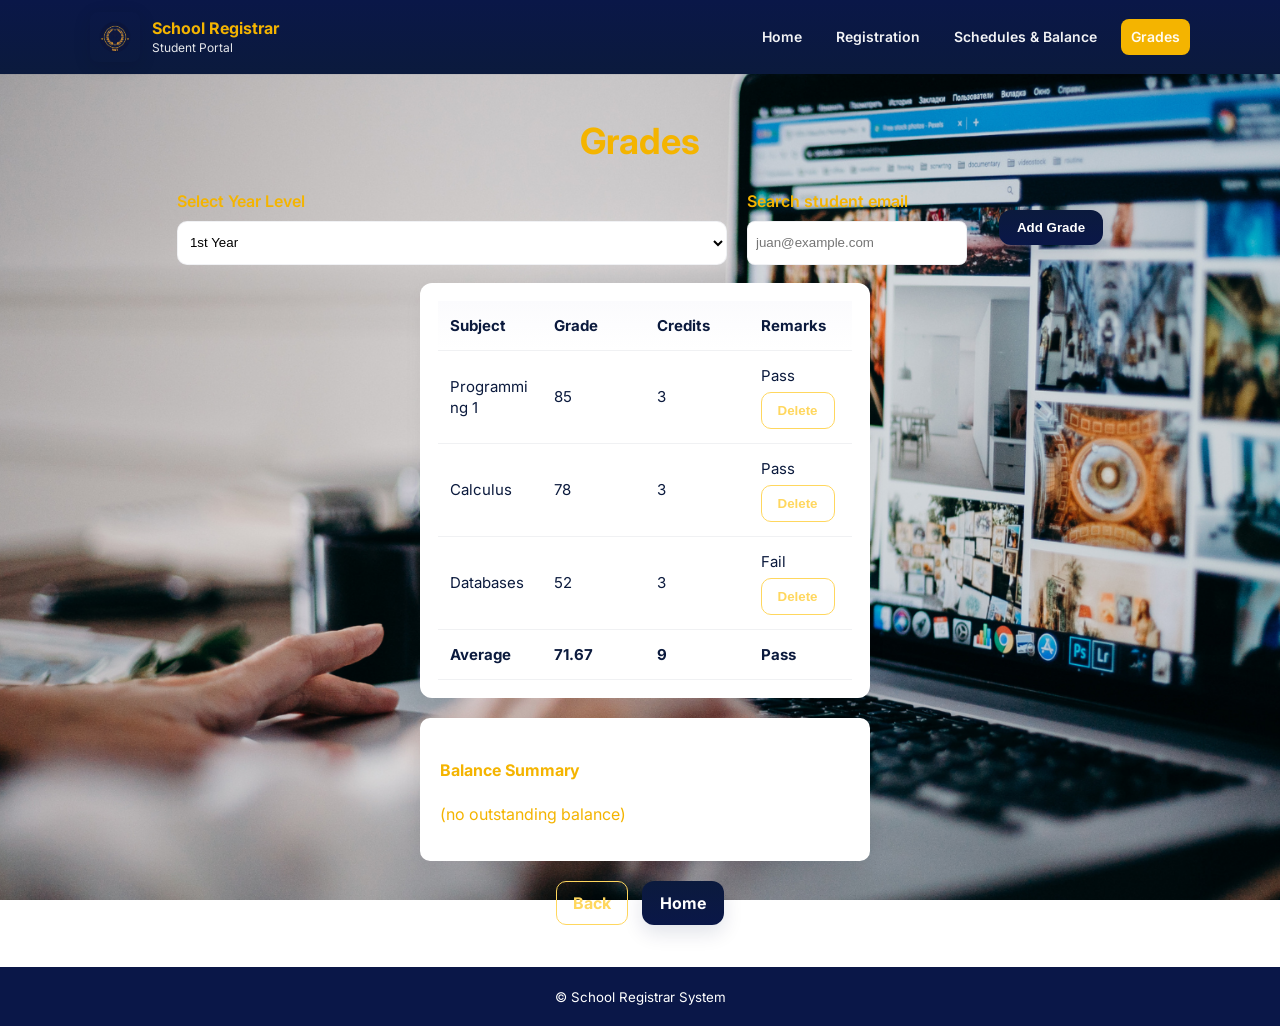
==== grades.html @ b8b0c025 "Add files via upload" ====
<!doctype html>
<html lang="en">
<head>
  <meta charset="utf-8" />
  <meta name="viewport" content="width=device-width, initial-scale=1" />
  <title>Grades — School Registrar</title>
  <link href="https://fonts.googleapis.com/css2?family=Inter:wght@300;400;600;700;800&display=swap" rel="stylesheet">
  <link rel="stylesheet" href="style.css">
</head>
<body>
  <header class="site-header small">
    <div class="container header-inner">
      <div class="brand">
        <div class="logo-mark">
          <img src="logo.png" alt="Registrar Logo">
        </div>
        <div class="brand-text">
          <div class="brand-title">School Registrar</div>
          <div class="brand-sub">Student Portal</div>
        </div>
      </div>
      <nav class="main-nav">
        <a href="index.html" class="nav-link">Home</a>
        <a href="registration.html" class="nav-link">Registration</a>
        <a href="schedule.html" class="nav-link">Schedules & Balance</a>
        <a href="grades.html" class="nav-link active">Grades</a>
      </nav>
    </div>
  </header>

  <main>
    <section class="page container">
      <h2 class="page-title">Grades</h2>

      <div class="filters">
        <label style="width:50%;">
          <span>Select Year Level</span>
          <select>
            <option>1st Year</option>
            <option>2nd Year</option>
            <option>3rd Year</option>
            <option>4th Year</option>
          </select>
        </label>
      </div>

      <div class="card table-card">
        <table class="data-table">
          <thead>
            <tr>
              <th>Subject</th>
              <th>Grade</th>
              <th>Credits</th>
              <th>Remarks</th>
            </tr>
          </thead>
          <tbody>
            <tr><td>Programming 1</td><td>85</td><td>3</td><td>Pass</td></tr>
            <tr><td>Calculus</td><td>78</td><td>3</td><td>Pass</td></tr>
            <tr><td>Databases</td><td>52</td><td>3</td><td>Fail</td></tr>
          </tbody>
        </table>
      </div>

      <div class="card balance-summary-compact">
        <h4>Balance Summary</h4>
        <p class="muted">(no outstanding balance)</p>
      </div>

      <div class="form-actions">
        <a class="btn ghost" href="schedule.html">Back</a>
        <a class="btn primary" href="index.html">Home</a>
      </div>
    </section>
  </main>

  <footer class="site-footer">
    <div class="container">
      <small>© <span id="year4"></span> School Registrar System</small>
    </div>
  </footer>

  <script src="storage.js"></script>
<script src="ui.js"></script>
<script src="register.js"></script>
<script src="sched.js"></script>
<script src="grades.js"></script>
<script src="main.js"></script>

</body>
</html>
---- style.css ----
:root{
  --navy: #0b1a3d;
  --dark-navy: #0a1748;
  --gold: #f4b400;
  --light-gold: #ffd75e;
  --white: #ffffff;
  --muted: rgba(255,255,255,0.08);
  --transition: 0.28s ease;
  --bg: #f6f7fb;
  --card: #ffffff;
  --muted-text: #6b7280;
}

body {
  background: url('bg.png') no-repeat center center fixed;
  background-size: cover;
  font-family: 'Poppins', sans-serif;
  margin: 0;
  padding: 0;
  color: #fff; 
}


*{box-sizing:border-box}
html,body{height:100%}
body{
  margin:0;
  font-family: "Inter", system-ui, -apple-system, "Segoe UI", Roboto, "Helvetica Neue", Arial;
 
  color:var(--navy);
  -webkit-font-smoothing:antialiased;
  -moz-osx-font-smoothing:grayscale;
  line-height:1.4;
  font-size:16px;
}

/* layout */
.container{
  width: 92%;
  max-width: 1100px;
  margin: 0 auto;
}

/* header */
.site-header{
  background: linear-gradient(180deg,var(--dark-navy),var(--navy));
  color:var(--white);
  padding: 18px 0;
  box-shadow: 0 1px 0 rgba(11,26,61,0.06);
}
.site-header.small{padding:12px 0}
.header-inner{
  display:flex;
  align-items:center;
  justify-content:space-between;
}
.brand{display:flex;align-items:center;gap:12px}
.logo-mark {
  width: 50px;
  height:50px;
  border-radius: 8px;

  display: flex;
  align-items: center;
  justify-content: center;
  box-shadow: 0 4px 18px rgba(2,6,23,0.12);
  overflow: hidden; 
}

.logo-mark img {
  width: 100%;
  height: 100%;
  object-fit: cover; 
}

.brand-title{
  font-weight:700;
  color:var(--gold);
}
.brand-sub{font-size:12px;opacity:.9}

/* nav */
.main-nav{display:flex;gap:14px;align-items:center}
.main-nav .nav-link{
  color:rgba(255,255,255,0.95);
  text-decoration:none;
  padding:8px 10px;border-radius:8px;transition:background var(--transition);
  font-weight:600;font-size:14px;
}
.main-nav .nav-link:hover{background:var(--gold)}
.main-nav .nav-link.active{background:var(--gold)}

/* hero */
.hero{padding:48px 0}
.hero-grid{
  display:grid;
  grid-template-columns: 1fr 380px;
  align-items:start;
  gap:28px;
}
.hero-title{
  font-size:48px;
  margin:0 0 12px;
  color:var(--gold);
  line-height:1.02;
}
.hero-sub{color:var(--muted-text); margin:0 0 28px; font-size:18px}

/* cards */
.row{display:flex;gap:18px;flex-wrap:wrap
}

.card{
  display:block;
  margin-left: 330px;
  width:100%;
  max-width:450px;
  background:var(--dark-navy);
  border-radius:12px;
  padding:20px;
  box-shadow: 0 6px 18px rgba(15,23,42,0.06);
  text-decoration:none;
  color:var(--white);
  transition:transform var(--transition), box-shadow var(--transition);
}

.card,h3{
    color: var(--gold);
}
.card:hover{transform:translateY(-6px); box-shadow: 0 12px 30px rgba(15,23,42,0.08)}
.card-icon{font-size:22px; margin-bottom:8px}
.card-title{margin:0 0 6px;font-weight:700;font-size:18px}
.card-text{margin:0;color:var(--muted-text);font-size:14px}



.card1{
  display:block;

  width:100%;
  max-width:450px;
  background:var(--dark-navy);
  border-radius:12px;
  padding:20px;
  box-shadow: 0 6px 18px rgba(15,23,42,0.06);
  text-decoration:none;
  color:var(--white);
  transition:transform var(--transition), box-shadow var(--transition);
}

.card1,h3{
    color: var(--gold);
}
.card1:hover{transform:translateY(-6px); box-shadow: 0 12px 30px rgba(15,23,42,0.08)}
.card1-icon{font-size:22px; margin-bottom:8px}
.card1-title{margin:0 0 6px;font-weight:700;font-size:18px}
.card1-text{margin:0;color:var(--muted-text);font-size:14px}


/* CTA */
.hero-cta{margin-top:20px}
.btn{
  display:inline-flex;
  align-items:center;
  gap:8px;
  padding:10px 18px;
  border-radius:12px;
  font-weight:700;
  text-decoration:none;
  transition:all var(--transition);cursor:pointer;border:0;
}
.btn.primary{
  background:linear-gradient(180deg,var(--navy),var(--dark-navy));
  color:var(--white);
  box-shadow:0 8px 20px rgba(10,23,72,0.12)
}

.btn.primary:hover{
  transform:translateY(-3px);
}
.btn.ghost{background:transparent;
  border:1px solid var(--light-gold);
  padding:10px 16px;border-radius:10px;
  color:var(--light-gold);
}

/* page layouts */
.page{padding:42px 0}
.page-title{
  font-size:36px;
  margin:0 0 24px;
  text-align:center;
  color:var(--gold);
}

/* forms */
.form-grid{max-width:820px;margin:0 auto;background:transparent;padding:12px}
.form-row{display:flex;flex-direction:column;gap:8px;margin-bottom:16px}
.form-row.wide{grid-column:1/-1}
.form-row label{font-weight:600;color:var(--gold);font-size:14px}
.form-row input, .form-row select{
  height:44px;padding:10px 12px;border-radius:10px;border:1px solid rgba(10,23,72,0.08);
  background:var(--card);font-size:15px;
}

/* filters */
.filters{display:flex;gap:20px;align-items:center;justify-content:center;margin-bottom:18px;flex-wrap:wrap}
.filters label{display:flex;flex-direction:column;gap:8px;font-weight:600;color:var(--gold)}
.filters select{min-width:170px;height:44px;padding:8px;border-radius:10px;border:1px solid rgba(10,23,72,0.06);background:var(--card)}

/* data table card */
.table-card{
    padding:18px;
    border-radius:12px;
    margin-top:12px;
    background:var(--card);
    box-shadow:0 8px 20px rgba(15,23,42,0.04);
    color:var(--dark-navy);
}
.card-head{margin:0 0 12px;font-size:18px;color:var(--dark-navy)}

.data-table {
  width: 100%;
  border-collapse: collapse;
  font-size: 15px;
  table-layout: fixed; /* ensures equal column widths */
  word-wrap: break-word;
}

.data-table thead th {
  text-align: left;
  padding: 14px 12px;
  background: linear-gradient(180deg,#fbfbfd,#ffffff);
  border-bottom: 1px solid rgba(11,26,61,0.06);
  font-weight: 700;
  color: var(--navy);
  white-space: normal; /* allow text to wrap */
}

.data-table tbody td {
  padding: 14px 12px;
  border-bottom: 1px solid rgba(11,26,61,0.06);
  color: var(--navy);
  white-space: normal; /* allow wrapping */
  word-break: break-word; /* break long words */
}


/* balance summary */
.balance-summary{margin-top:14px;padding-top:10px}
.balance-summary dl{margin:0}
.dl-row{
    display:flex;
    justify-content:space-between;
    padding:8px 0;
    border-top:1px solid rgba(11,26,61,0.03);
    align-items:center
}
.dl-row dt{font-weight:700}
.dl-row dd{margin:0}
.dl-row.total dt{font-size:18px}
.dl-row.total dd{font-weight:800}

/* small table on grades */
.balance-summary-compact{margin-top:20px;padding:20px;border-radius:10px;background:var(--card);text-align:left}

/* form actions */
.form-actions{display:flex;justify-content:center;gap:14px;margin-top:20px}

/* footer */
.site-footer{
    padding:18px 0;
    text-align:center;
    color:var(--white);
    background-color: var(--dark-navy);

}





@media (max-width: 960px){
  .hero-grid{grid-template-columns: 1fr; text-align:center}
  .hero-right{order:2}
  .hero-left{order:1}
  .main-nav{display:none}
  .hero-title{font-size:36px}
  .card{max-width:100%}
  .filters{flex-direction:column;align-items:stretch}
}
@media (max-width: 600px) {
  .data-table, .data-table thead, .data-table tbody, .data-table th, .data-table td, .data-table tr {
    display: block;
  }

  .data-table thead {
    display: none; 
  }

  .data-table tr {
    margin-bottom: 12px;
    border: 1px solid rgba(11,26,61,0.08);
    border-radius: 8px;
    background: var(--card);
    overflow: hidden;
  }

  .data-table td {
    display: flex;
    justify-content: space-between;
    padding: 10px 12px;
    border-bottom: 1px solid rgba(11,26,61,0.06);
  }

  .data-table td::before {
    content: attr(data-label);
    font-weight: 600;
    color: var(--dark-navy);
  }
}
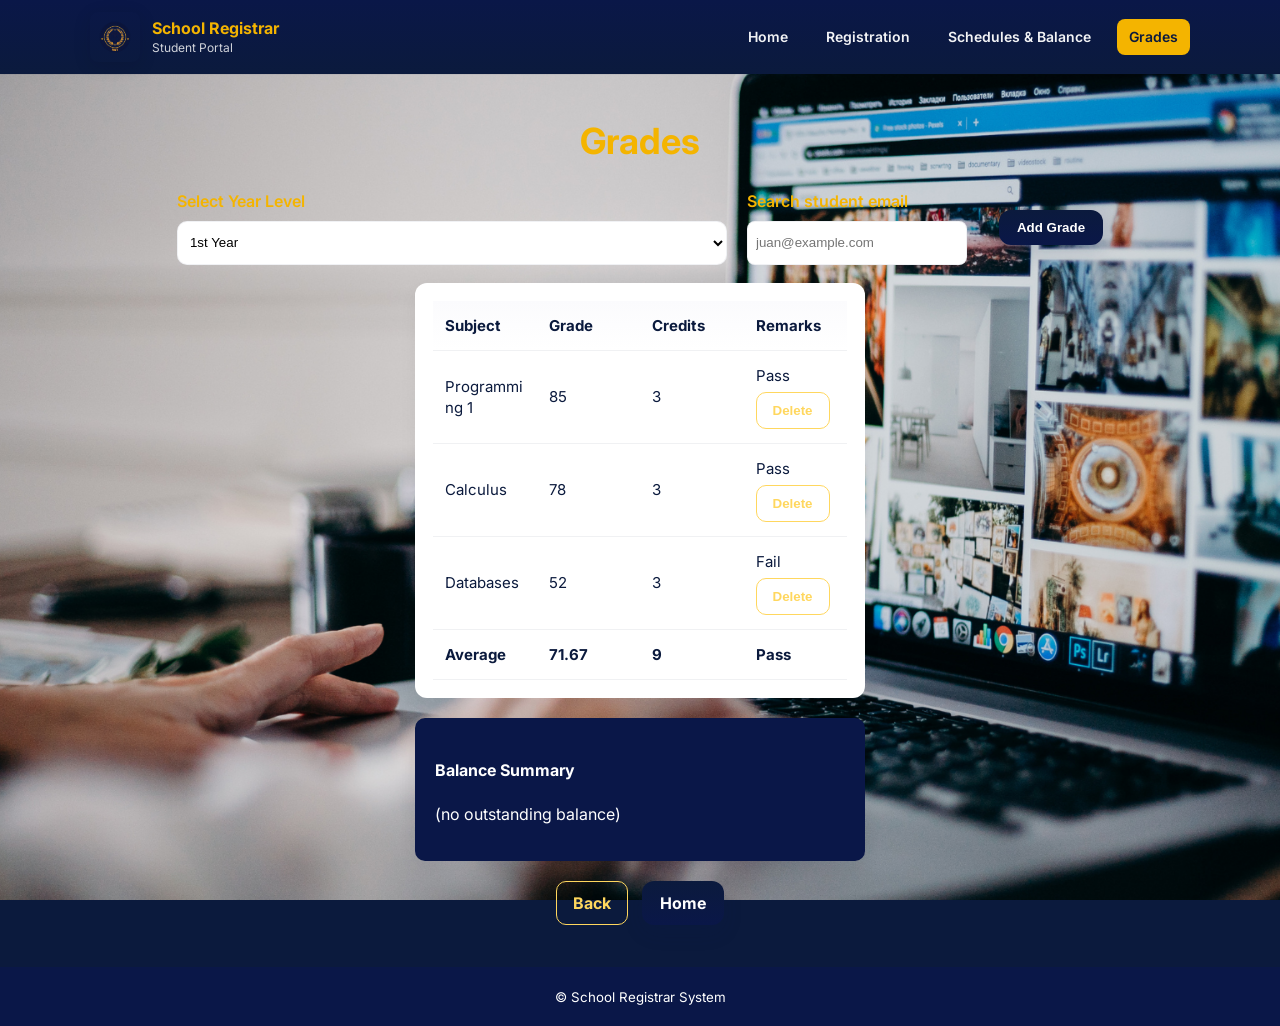
==== commit c308f328: "Update grades.html" ====
--- a/grades.html
+++ b/grades.html
@@ -6,6 +6,7 @@
   <title>Grades — School Registrar</title>
   <link href="https://fonts.googleapis.com/css2?family=Inter:wght@300;400;600;700;800&display=swap" rel="stylesheet">
   <link rel="stylesheet" href="style.css">
+  <link rel="icon" type="image/png" href="logo.png">
 </head>
 <body>
   <header class="site-header small">
@@ -19,6 +20,7 @@
           <div class="brand-sub">Student Portal</div>
         </div>
       </div>
+      <button class="menu-toggle" aria-label="Toggle Menu">☰</button>
       <nav class="main-nav">
         <a href="index.html" class="nav-link">Home</a>
         <a href="registration.html" class="nav-link">Registration</a>
@@ -44,23 +46,38 @@
         </label>
       </div>
 
-      <div class="card table-card">
-        <table class="data-table">
-          <thead>
-            <tr>
-              <th>Subject</th>
-              <th>Grade</th>
-              <th>Credits</th>
-              <th>Remarks</th>
-            </tr>
-          </thead>
-          <tbody>
-            <tr><td>Programming 1</td><td>85</td><td>3</td><td>Pass</td></tr>
-            <tr><td>Calculus</td><td>78</td><td>3</td><td>Pass</td></tr>
-            <tr><td>Databases</td><td>52</td><td>3</td><td>Fail</td></tr>
-          </tbody>
-        </table>
-      </div>
+     <div class="card table-card">
+  <table class="data-table">
+    <thead>
+      <tr>
+        <th>Subject</th>
+        <th>Grade</th>
+        <th>Credits</th>
+        <th>Remarks</th>
+      </tr>
+    </thead>
+    <tbody>
+      <tr>
+        <td data-label="Subject">Programming 1</td>
+        <td data-label="Grade">85</td>
+        <td data-label="Credits">3</td>
+        <td data-label="Remarks">Pass</td>
+      </tr>
+      <tr>
+        <td data-label="Subject">Calculus</td>
+        <td data-label="Grade">78</td>
+        <td data-label="Credits">3</td>
+        <td data-label="Remarks">Pass</td>
+      </tr>
+      <tr>
+        <td data-label="Subject">Databases</td>
+        <td data-label="Grade">52</td>
+        <td data-label="Credits">3</td>
+        <td data-label="Remarks">Fail</td>
+      </tr>
+    </tbody>
+  </table>
+</div>
 
       <div class="card balance-summary-compact">
         <h4>Balance Summary</h4>
@@ -79,7 +96,7 @@
       <small>© <span id="year4"></span> School Registrar System</small>
     </div>
   </footer>
-
+<script src="menu.js"></script>
   <script src="storage.js"></script>
 <script src="ui.js"></script>
 <script src="register.js"></script>
--- a/style.css
+++ b/style.css
@@ -9,156 +9,152 @@
   --bg: #f6f7fb;
   --card: #ffffff;
   --muted-text: #6b7280;
-}
-
-body {
-  background: url('bg.png') no-repeat center center fixed;
-  background-size: cover;
-  font-family: 'Poppins', sans-serif;
-  margin: 0;
-  padding: 0;
-  color: #fff; 
+  --max-content-width: 1100px;
 }
 
 
 *{box-sizing:border-box}
 html,body{height:100%}
+html{font-family: "Inter", system-ui, -apple-system, "Segoe UI", Roboto, "Helvetica Neue", Arial;}
 body{
   margin:0;
-  font-family: "Inter", system-ui, -apple-system, "Segoe UI", Roboto, "Helvetica Neue", Arial;
- 
   color:var(--navy);
   -webkit-font-smoothing:antialiased;
   -moz-osx-font-smoothing:grayscale;
   line-height:1.4;
   font-size:16px;
-}
-
-/* layout */
+  background-color: var(--navy);
+  background-image: url('bg.png');
+  background-repeat: no-repeat;
+  background-position: center center;
+  background-size: cover;
+ 
+}
+
+
 .container{
-  width: 92%;
-  max-width: 1100px;
-  margin: 0 auto;
-}
-
-/* header */
+  width:92%;
+  max-width:var(--max-content-width);
+  margin:0 auto;
+}
+
+
 .site-header{
   background: linear-gradient(180deg,var(--dark-navy),var(--navy));
   color:var(--white);
   padding: 18px 0;
   box-shadow: 0 1px 0 rgba(11,26,61,0.06);
+  position: relative;
+  z-index: 50;
 }
 .site-header.small{padding:12px 0}
+
 .header-inner{
   display:flex;
   align-items:center;
   justify-content:space-between;
-}
+  gap: 12px;
+}
+
 .brand{display:flex;align-items:center;gap:12px}
 .logo-mark {
   width: 50px;
   height:50px;
   border-radius: 8px;
-
-  display: flex;
-  align-items: center;
-  justify-content: center;
+  display:flex;
+  align-items:center;
+  justify-content:center;
   box-shadow: 0 4px 18px rgba(2,6,23,0.12);
-  overflow: hidden; 
-}
-
-.logo-mark img {
-  width: 100%;
-  height: 100%;
-  object-fit: cover; 
-}
-
-.brand-title{
-  font-weight:700;
-  color:var(--gold);
-}
-.brand-sub{font-size:12px;opacity:.9}
-
-/* nav */
-.main-nav{display:flex;gap:14px;align-items:center}
+  overflow:hidden;
+}
+.logo-mark img{ width:100%; height:100%; object-fit:cover; }
+
+.brand-title{ font-weight:700; color:var(--gold); }
+.brand-sub{ font-size:12px; opacity:.9; color: rgba(255,255,255,0.9) }
+
+
+.menu-toggle{
+  display:none;
+  background: var(--gold);
+  color: var(--navy);
+  border: 0;
+  border-radius: 8px;
+  padding: 8px 12px;
+  font-size: 20px;
+  cursor: pointer;
+}
+
+
+.main-nav {
+  display:flex;
+  gap:14px;
+  align-items:center;
+}
 .main-nav .nav-link{
-  color:rgba(255,255,255,0.95);
+  color: rgba(255,255,255,0.95);
   text-decoration:none;
-  padding:8px 10px;border-radius:8px;transition:background var(--transition);
-  font-weight:600;font-size:14px;
-}
-.main-nav .nav-link:hover{background:var(--gold)}
-.main-nav .nav-link.active{background:var(--gold)}
-
-/* hero */
-.hero{padding:48px 0}
-.hero-grid{
+  padding:8px 12px;
+  border-radius:8px;
+  transition: background var(--transition), transform var(--transition);
+  font-weight:600;
+  font-size:14px;
+}
+.main-nav .nav-link:hover{ background: var(--gold); color: var(--navy); transform: translateY(-2px) }
+.main-nav .nav-link.active{ background: var(--gold); color: var(--navy) }
+
+
+.choices{ 
+  padding:48px 0;
+}
+.choices-grid{
   display:grid;
   grid-template-columns: 1fr 380px;
   align-items:start;
   gap:28px;
 }
-.hero-title{
+
+@media (min-width: 900px){
+  .choices-grid.has-right {
+    grid-template-columns: 1fr 380px;
+  }
+}
+
+
+.choices-title{
   font-size:48px;
   margin:0 0 12px;
   color:var(--gold);
   line-height:1.02;
 }
-.hero-sub{color:var(--muted-text); margin:0 0 28px; font-size:18px}
-
-/* cards */
-.row{display:flex;gap:18px;flex-wrap:wrap
-}
-
-.card{
+.choices-sub{ color:var(--muted-text); margin:0 0 28px; font-size:18px; }
+
+
+.row{ display:flex; gap:18px; flex-wrap:wrap; align-items:stretch; }
+
+.card, .card1 {
   display:block;
-  margin-left: 330px;
   width:100%;
-  max-width:450px;
-  background:var(--dark-navy);
+  max-width: 450px;
+  background: var(--dark-navy);
   border-radius:12px;
-  padding:20px;
+  padding:22px;
   box-shadow: 0 6px 18px rgba(15,23,42,0.06);
-  text-decoration:none;
-  color:var(--white);
-  transition:transform var(--transition), box-shadow var(--transition);
-}
-
-.card,h3{
-    color: var(--gold);
-}
-.card:hover{transform:translateY(-6px); box-shadow: 0 12px 30px rgba(15,23,42,0.08)}
-.card-icon{font-size:22px; margin-bottom:8px}
-.card-title{margin:0 0 6px;font-weight:700;font-size:18px}
-.card-text{margin:0;color:var(--muted-text);font-size:14px}
-
-
-
-.card1{
-  display:block;
-
-  width:100%;
-  max-width:450px;
-  background:var(--dark-navy);
-  border-radius:12px;
-  padding:20px;
-  box-shadow: 0 6px 18px rgba(15,23,42,0.06);
-  text-decoration:none;
-  color:var(--white);
-  transition:transform var(--transition), box-shadow var(--transition);
-}
-
-.card1,h3{
-    color: var(--gold);
-}
-.card1:hover{transform:translateY(-6px); box-shadow: 0 12px 30px rgba(15,23,42,0.08)}
-.card1-icon{font-size:22px; margin-bottom:8px}
-.card1-title{margin:0 0 6px;font-weight:700;font-size:18px}
-.card1-text{margin:0;color:var(--muted-text);font-size:14px}
-
-
-/* CTA */
-.hero-cta{margin-top:20px}
+  color: var(--white);
+  text-decoration: none;
+  transition: transform var(--transition), box-shadow var(--transition);
+  margin: 0 auto; 
+}
+
+
+.card-icon, .card1-icon { font-size:22px; margin-bottom:8px; display:block; text-align:left; }
+.card-title, .card1-title{ margin:0 0 8px; font-weight:700; font-size:18px; color:var(--gold) }
+.card-text, .card1-text{ margin:0; color:var(--muted-text); font-size:14px }
+
+
+.card:hover, .card1:hover { transform: translateY(-6px); box-shadow: 0 12px 30px rgba(15,23,42,0.08); }
+
+
+.choices-cta{ margin-top:20px; }
 .btn{
   display:inline-flex;
   align-items:center;
@@ -167,137 +163,191 @@
   border-radius:12px;
   font-weight:700;
   text-decoration:none;
-  transition:all var(--transition);cursor:pointer;border:0;
+  transition:all var(--transition);
+  cursor:pointer;
+  border:0;
 }
 .btn.primary{
-  background:linear-gradient(180deg,var(--navy),var(--dark-navy));
-  color:var(--white);
-  box-shadow:0 8px 20px rgba(10,23,72,0.12)
-}
-
-.btn.primary:hover{
-  transform:translateY(-3px);
-}
-.btn.ghost{background:transparent;
+  background: linear-gradient(180deg,var(--navy),var(--dark-navy));
+  color: var(--white);
+  box-shadow:0 8px 20px rgba(10,23,72,0.12);
+}
+.btn.primary1{
+  background: linear-gradient(180deg,var(--navy),var(--dark-navy));
+  color: var(--white);
+  box-shadow:0 8px 20px rgba(10,23,72,0.12);
+  margin-left: 300px;
+}
+.btn.primary1:hover{ transform: translateY(-3px) }
+.btn.primary:hover{ transform: translateY(-3px) }
+.btn.ghost{
+  background:transparent;
   border:1px solid var(--light-gold);
-  padding:10px 16px;border-radius:10px;
+  padding:10px 16px;
+  border-radius:10px;
   color:var(--light-gold);
 }
 
-/* page layouts */
-.page{padding:42px 0}
-.page-title{
-  font-size:36px;
-  margin:0 0 24px;
-  text-align:center;
-  color:var(--gold);
-}
-
-/* forms */
-.form-grid{max-width:820px;margin:0 auto;background:transparent;padding:12px}
-.form-row{display:flex;flex-direction:column;gap:8px;margin-bottom:16px}
-.form-row.wide{grid-column:1/-1}
-.form-row label{font-weight:600;color:var(--gold);font-size:14px}
-.form-row input, .form-row select{
-  height:44px;padding:10px 12px;border-radius:10px;border:1px solid rgba(10,23,72,0.08);
-  background:var(--card);font-size:15px;
-}
-
-/* filters */
-.filters{display:flex;gap:20px;align-items:center;justify-content:center;margin-bottom:18px;flex-wrap:wrap}
-.filters label{display:flex;flex-direction:column;gap:8px;font-weight:600;color:var(--gold)}
-.filters select{min-width:170px;height:44px;padding:8px;border-radius:10px;border:1px solid rgba(10,23,72,0.06);background:var(--card)}
-
-/* data table card */
+
+.page{ padding:42px 0 }
+.page-title{ font-size:36px; margin:0 0 24px; text-align:center; color:var(--gold) }
+
+
+.form-grid{ max-width:820px; margin:0 auto; background:transparent; padding:12px }
+.form-row{ display:flex; flex-direction:column; gap:8px; margin-bottom:16px; }
+.form-row.wide{ grid-column: 1 / -1 }
+.form-row label{ font-weight:600; color:var(--gold); font-size:14px; }
+.form-row input, .form-row select, .form-row textarea{
+  height:44px;
+  padding:10px 12px;
+  border-radius:10px;
+  border:1px solid rgba(10,23,72,0.08);
+  background: var(--card);
+  font-size:15px;
+}
+
+
+.filters{ display:flex; gap:20px; align-items:center; justify-content:center; margin-bottom:18px; flex-wrap:wrap; }
+.filters label{ display:flex; flex-direction:column; gap:8px; font-weight:600; color:var(--gold) }
+.filters select{ min-width:170px; height:44px; padding:8px; border-radius:10px; border:1px solid rgba(10,23,72,0.06); background:var(--card) }
+
+
 .table-card{
-    padding:18px;
-    border-radius:12px;
-    margin-top:12px;
-    background:var(--card);
-    box-shadow:0 8px 20px rgba(15,23,42,0.04);
-    color:var(--dark-navy);
-}
-.card-head{margin:0 0 12px;font-size:18px;color:var(--dark-navy)}
-
-.data-table {
-  width: 100%;
+  padding:18px;
+  border-radius:12px;
+  margin-top:12px;
+  background:var(--card);
+  box-shadow:0 8px 20px rgba(15,23,42,0.04);
+  color:var(--dark-navy);
+}
+.card-head{ margin:0 0 12px; font-size:18px; color:var(--dark-navy) }
+
+
+.data-table{
+  width:100%;
   border-collapse: collapse;
-  font-size: 15px;
-  table-layout: fixed; /* ensures equal column widths */
-  word-wrap: break-word;
-}
-
-.data-table thead th {
-  text-align: left;
-  padding: 14px 12px;
+  font-size:15px;
+  table-layout: fixed;
+  word-wrap:break-word;
+}
+.data-table thead th{
+  text-align:left;
+  padding:14px 12px;
   background: linear-gradient(180deg,#fbfbfd,#ffffff);
   border-bottom: 1px solid rgba(11,26,61,0.06);
-  font-weight: 700;
+  font-weight:700;
   color: var(--navy);
-  white-space: normal; /* allow text to wrap */
-}
-
-.data-table tbody td {
-  padding: 14px 12px;
+}
+.data-table tbody td{
+  padding:14px 12px;
   border-bottom: 1px solid rgba(11,26,61,0.06);
   color: var(--navy);
-  white-space: normal; /* allow wrapping */
-  word-break: break-word; /* break long words */
-}
-
-
-/* balance summary */
-.balance-summary{margin-top:14px;padding-top:10px}
-.balance-summary dl{margin:0}
-.dl-row{
-    display:flex;
-    justify-content:space-between;
-    padding:8px 0;
-    border-top:1px solid rgba(11,26,61,0.03);
-    align-items:center
-}
-.dl-row dt{font-weight:700}
-.dl-row dd{margin:0}
-.dl-row.total dt{font-size:18px}
-.dl-row.total dd{font-weight:800}
-
-/* small table on grades */
-.balance-summary-compact{margin-top:20px;padding:20px;border-radius:10px;background:var(--card);text-align:left}
-
-/* form actions */
-.form-actions{display:flex;justify-content:center;gap:14px;margin-top:20px}
-
-/* footer */
+  word-break: break-word;
+}
+
+
+.balance-summary {
+  margin-top: 20px;
+  padding: 20px;
+  border-radius: 12px;
+  background: var(--card);
+  box-shadow: 0 6px 16px rgba(15,23,42,0.05);
+}
+.balance-summary dl { margin: 0; }
+.dl-row {
+  display: flex;
+  justify-content: space-between;
+  padding: 8px 0;
+  border-top: 1px solid rgba(11,26,61,0.05);
+}
+.dl-row{ display:flex; justify-content:space-between; padding:8px 0; border-top:1px solid rgba(11,26,61,0.03); align-items:center }
+.dl-row dt{ font-weight:700 }
+.dl-row dd{ margin:0 }
+.dl-row.total dt{ font-size:18px }
+.dl-row.total dd{ font-weight:800 }
+
+
+.balance-summary-compact{ margin-top:20px; padding:20px; border-radius:10px; background:var(--dark-navy); text-align:left }
+
+
+.form-actions{ display:flex; justify-content:center; gap:14px; margin-top:20px }
+
+
 .site-footer{
-    padding:18px 0;
-    text-align:center;
-    color:var(--white);
-    background-color: var(--dark-navy);
-
-}
-
-
-
-
-
-@media (max-width: 960px){
-  .hero-grid{grid-template-columns: 1fr; text-align:center}
-  .hero-right{order:2}
-  .hero-left{order:1}
-  .main-nav{display:none}
-  .hero-title{font-size:36px}
-  .card{max-width:100%}
-  .filters{flex-direction:column;align-items:stretch}
-}
+  padding:18px 0;
+  text-align:center;
+  color:var(--white);
+  background-color: var(--dark-navy);
+}
+
+
+a.nav-link{ cursor:pointer }
+
+
+@media (max-width: 960px) {
+  
+  .menu-toggle{ display:inline-flex; align-items:center; justify-content:center; }
+
+  
+  .main-nav{
+    display: none;
+    position: absolute;
+    top: calc(100% + 8px);
+    right: 16px;
+    background: var(--dark-navy);
+    padding: 12px;
+    gap:10px;
+    border-radius:10px;
+    flex-direction: column;
+    min-width: 200px;
+    box-shadow: 0 8px 24px rgba(2,6,23,0.25);
+  }
+  .main-nav.active{ display:flex; }
+
+  
+  .choices-grid{
+     grid-template-columns: 1fr; 
+     text-align:center; 
+    }
+  .choices-title{ font-size:36px; }
+
+  
+  .cards{ flex-direction: column; align-items: center; gap:18px; }
+  .card, .card1{ max-width: 640px; width: 100%; }
+
+  
+  .header-inner{ padding: 0 6px; }
+}
+
+
 @media (max-width: 600px) {
   .data-table, .data-table thead, .data-table tbody, .data-table th, .data-table td, .data-table tr {
     display: block;
-  }
-
+    overflow-x: auto;
+  }
+
+  .data-table {
+    display: table;
+    width: 600px; 
+    border-collapse: collapse;
+  }
   .data-table thead {
-    display: none; 
-  }
-
+     display: table-header-group !important;
+    
+   }
+   .data-table tbody tr {
+    display: table-row !important;
+    margin-bottom: 0;
+  }
+
+  .data-table th,
+  .data-table td {
+    display: table-cell;
+    padding: 10px 12px;
+    text-align: left;
+    white-space: nowrap;
+    border-bottom: 1px solid rgba(11,26,61,0.06);
+  }
   .data-table tr {
     margin-bottom: 12px;
     border: 1px solid rgba(11,26,61,0.08);
@@ -306,16 +356,18 @@
     overflow: hidden;
   }
 
-  .data-table td {
-    display: flex;
-    justify-content: space-between;
-    padding: 10px 12px;
-    border-bottom: 1px solid rgba(11,26,61,0.06);
-  }
+
 
   .data-table td::before {
     content: attr(data-label);
     font-weight: 600;
     color: var(--dark-navy);
-  }
-}
+    margin-right: 12px;
+    display: none;
+  }
+}
+
+
+@media (min-width: 961px) {
+  body { background-attachment: fixed; }
+}
